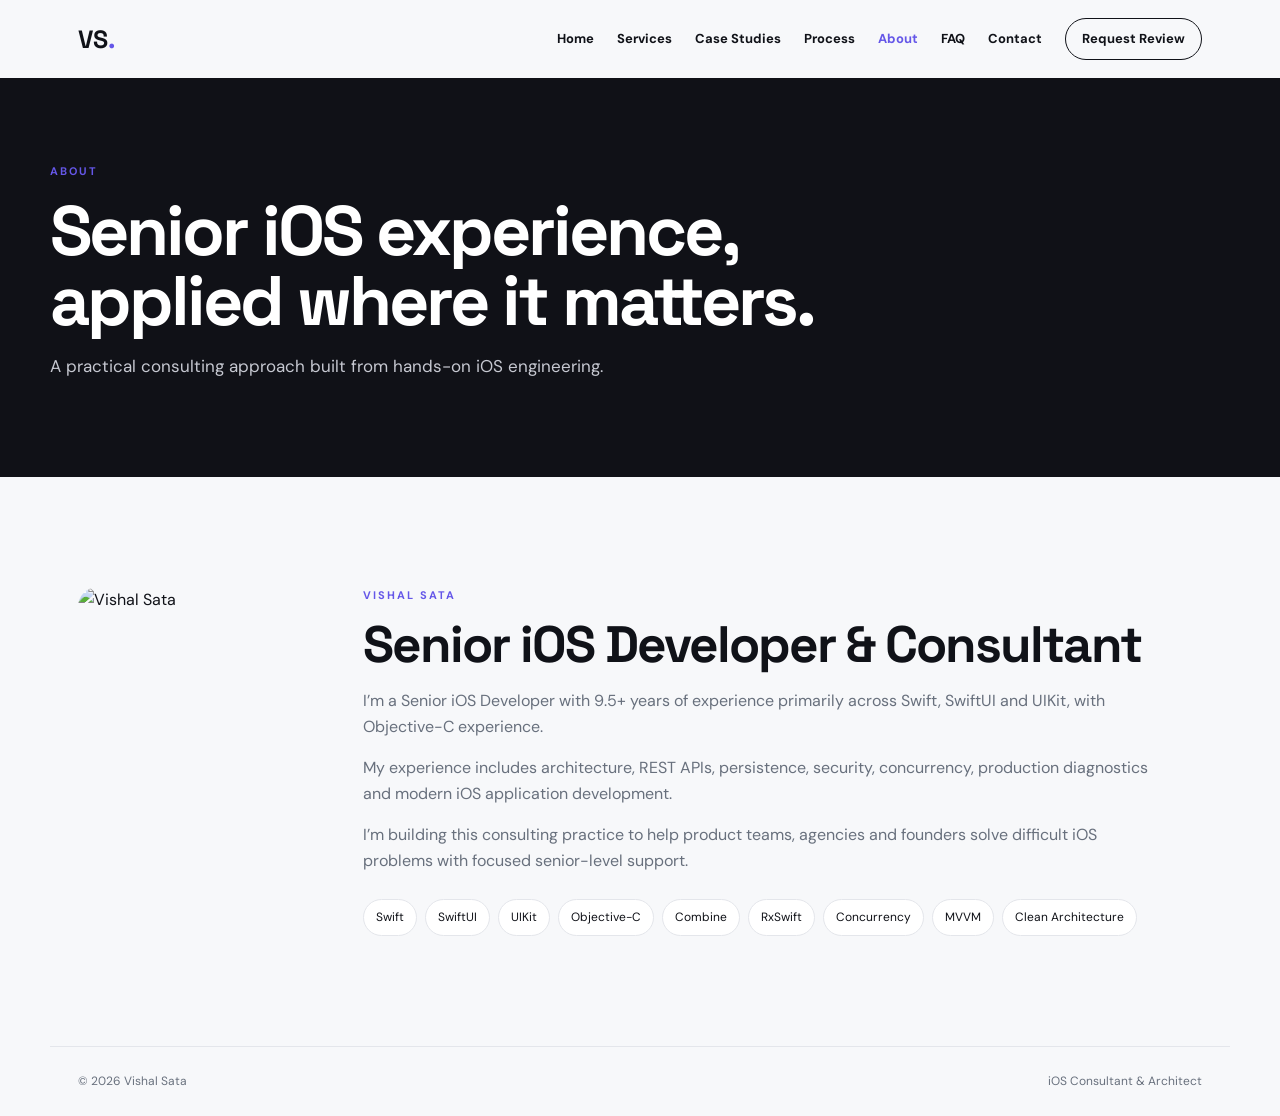
==== about.html @ 24611271 "new form update with enquiry" ====
<!doctype html><html><head><meta charset="utf-8"><meta name="viewport" content="width=device-width,initial-scale=1"><meta name="description" content="Vishal Sata — Senior iOS Consultant and Architect"><title>About | Vishal Sata</title><link rel="stylesheet" href="style.css"></head><body><header class="nav"><a class="brand" href="index.html">VS<span>.</span></a><nav>
<a class="" href="index.html">Home</a><a class="" href="services.html">Services</a><a class="" href="case-studies.html">Case Studies</a><a class="" href="process.html">Process</a><a class="active" href="about.html">About</a><a class="" href="faq.html">FAQ</a><a class="" href="contact.html">Contact</a><a class="nav-cta" href="contact.html">Request Review</a></nav></header><section class="page-hero"><p class="eyebrow">ABOUT</p><h1>Senior iOS experience, applied where it matters.</h1><p>A practical consulting approach built from hands-on iOS engineering.</p></section><section class="section about"><img class="about-photo" src="https://vishalsata.weebly.com/uploads/1/1/3/2/11322395/1398086508.png" alt="Vishal Sata"><div><p class="eyebrow">VISHAL SATA</p><h2>Senior iOS Developer & Consultant</h2><p>I’m a Senior iOS Developer with 9.5+ years of experience primarily across Swift, SwiftUI and UIKit, with Objective-C experience.</p><p>My experience includes architecture, REST APIs, persistence, security, concurrency, production diagnostics and modern iOS application development.</p><p>I’m building this consulting practice to help product teams, agencies and founders solve difficult iOS problems with focused senior-level support.</p><div class="chips"><span>Swift</span><span>SwiftUI</span><span>UIKit</span><span>Objective-C</span><span>Combine</span><span>RxSwift</span><span>Concurrency</span><span>MVVM</span><span>Clean Architecture</span></div></div></section><footer><span>© 2026 Vishal Sata</span><span>iOS Consultant & Architect</span></footer></body></html>
---- style.css ----
@import url('https://fonts.googleapis.com/css2?family=DM+Sans:wght@400;500;600;700&family=Space+Grotesk:wght@500;600;700&display=swap');
:root{--ink:#101218;--muted:#68707d;--line:#e4e6eb;--paper:#f7f8fa;--white:#fff;--accent:#6557e8;--dark:#101117;--max:1180px}*{box-sizing:border-box}html{scroll-behavior:smooth}body{margin:0;background:var(--paper);color:var(--ink);font-family:'DM Sans',sans-serif;line-height:1.6}a{text-decoration:none;color:inherit}.nav{height:78px;max-width:var(--max);padding:0 28px;margin:auto;display:flex;align-items:center;justify-content:space-between}.brand{font:700 25px 'Space Grotesk'}.brand span,.eyebrow,.num,.tag{color:var(--accent)}nav{display:flex;gap:23px;align-items:center;font-size:13px;font-weight:700}nav a:hover,nav .active{color:var(--accent)}.nav-cta{border:1px solid var(--ink);border-radius:999px;padding:10px 16px}.hero{max-width:var(--max);min-height:650px;margin:auto;padding:80px 28px 90px;display:grid;grid-template-columns:1.12fr .88fr;gap:60px;align-items:center}.eyebrow{margin:0 0 15px;font-size:11px;font-weight:700;letter-spacing:2px}.hero h1,.heading h2,h1,h2,h3{font-family:'Space Grotesk'}.hero h1{margin:0;font-size:clamp(48px,6vw,76px);line-height:.98;letter-spacing:-4px}.hero h1 em{font-style:normal;color:var(--accent)}.lead{max-width:650px;margin:28px 0;color:var(--muted);font-size:18px}.actions{display:flex;gap:12px;flex-wrap:wrap}.button{display:inline-flex;align-items:center;justify-content:center;min-height:50px;padding:0 22px;border-radius:10px;border:0;font-weight:700;font-size:13px;cursor:pointer}.primary{background:var(--accent);color:white}.ghost{background:white;border:1px solid var(--line)}.proof{display:flex;gap:18px;flex-wrap:wrap;margin-top:28px;color:var(--muted);font-size:12px}.proof b{color:var(--ink)}.portrait-wrap{height:470px;border-radius:26px;overflow:hidden;background:radial-gradient(circle,#4d48a5,#171a2b 65%,#101117);display:flex;align-items:end;justify-content:center}.portrait{width:100%;height:100%;object-fit:contain;object-position:center bottom}.metrics{max-width:var(--max);margin:auto;border-block:1px solid var(--line);display:grid;grid-template-columns:repeat(4,1fr)}.metrics div{padding:27px 28px;border-right:1px solid var(--line)}.metrics strong{display:block;font:700 24px 'Space Grotesk'}.metrics span{font-size:12px;color:var(--muted)}.section{max-width:var(--max);margin:auto;padding:110px 28px}.section-tint{max-width:none;background:#f0f1f5;padding-inline:max(28px,calc((100% - var(--max))/2))}.heading{max-width:760px;margin-bottom:48px}.heading h2,.about h2{margin:0;font-size:clamp(36px,4vw,54px);line-height:1.03;letter-spacing:-2px}.heading>p:last-child{color:var(--muted)}.who,.cards,.cases,.steps{display:grid;grid-template-columns:repeat(3,1fr);gap:18px}.who article,.card,.case{background:white;border:1px solid var(--line);border-radius:18px;padding:30px}.card{min-height:350px}.card.featured{border:1.5px solid var(--accent);transform:translateY(-8px)}.card h3,.who h3,.case h3{font-size:25px;line-height:1.15;margin:23px 0 10px}.card p,.who p,.case p,.step p{font-size:14px;color:var(--muted)}.card ul,.case ul{padding-left:18px;color:var(--muted);font-size:13px}.dark{background:var(--dark);color:white;padding:105px max(28px,calc((100% - var(--max))/2))}.dark .eyebrow{color:#aaa0ff}.check{display:grid;grid-template-columns:repeat(4,1fr);gap:12px}.check div{padding:18px;border:1px solid #30333e;border-radius:10px;color:#d5d7de;font-size:13px}.callout{background:var(--accent);color:white;padding:55px max(28px,calc((100% - var(--max))/2));display:flex;justify-content:space-between;align-items:center;gap:35px}.callout h2{margin:0;font-size:clamp(34px,4vw,48px);line-height:1.05}.callout p{max-width:720px;color:#eeeaff}.white{background:white;color:var(--ink);white-space:nowrap}.page-hero{background:var(--dark);color:white;padding:85px max(28px,calc((100% - var(--max))/2)) 80px}.page-hero h1{max-width:850px;margin:0;font-size:clamp(45px,6vw,70px);line-height:1;letter-spacing:-3px}.page-hero p:last-child{max-width:720px;color:#c6c8d1;font-size:17px}.steps{grid-template-columns:repeat(4,1fr)}.step{padding:20px 0;border-top:1px solid var(--ink)}.step b{color:var(--accent)}.about{display:grid;grid-template-columns:230px 1fr;gap:55px}.about-photo{width:210px;height:260px;object-fit:cover;object-position:center top;border-radius:20px}.about p:not(.eyebrow){max-width:800px;color:var(--muted)}.chips{display:flex;flex-wrap:wrap;gap:8px;margin-top:25px}.chips span{background:white;border:1px solid var(--line);border-radius:999px;padding:8px 12px;font-size:12px}.faq{max-width:900px}.faq details{border-top:1px solid var(--line);padding:20px 0}.faq details:last-child{border-bottom:1px solid var(--line)}.faq summary{cursor:pointer;font-weight:700}.faq details p{color:var(--muted)}.contact{background:white;padding:95px 28px}.contact-inner{max-width:720px;margin:auto;text-align:center}.contact form{margin-top:30px;display:grid;gap:12px;text-align:left}.form-row{display:grid;grid-template-columns:1fr 1fr;gap:12px}input,select,textarea{width:100%;padding:14px;border:1px solid var(--line);border-radius:10px;background:#fafbfc;font:14px 'DM Sans'}textarea{resize:vertical}.contact-links{display:flex;justify-content:center;gap:25px;margin-top:20px;font-size:13px;font-weight:700}footer{max-width:var(--max);margin:auto;padding:25px 28px;display:flex;justify-content:space-between;color:var(--muted);font-size:12px;border-top:1px solid var(--line)}@media(max-width:850px){nav a:not(.nav-cta){display:none}.hero{grid-template-columns:1fr;padding-top:55px}.metrics,.who,.cards,.cases,.check,.steps{grid-template-columns:1fr 1fr}.card.featured{transform:none}.about{grid-template-columns:1fr}.callout{flex-direction:column;align-items:flex-start}}@media(max-width:560px){.hero h1{letter-spacing:-2.5px}.metrics,.who,.cards,.cases,.check,.steps{grid-template-columns:1fr}.section{padding-block:80px}.portrait-wrap{height:350px}.form-row{grid-template-columns:1fr}footer{flex-direction:column;gap:7px}}
[data-fs-error='email']{display:block;color:#b42318;font-size:12px;margin-top:-4px}
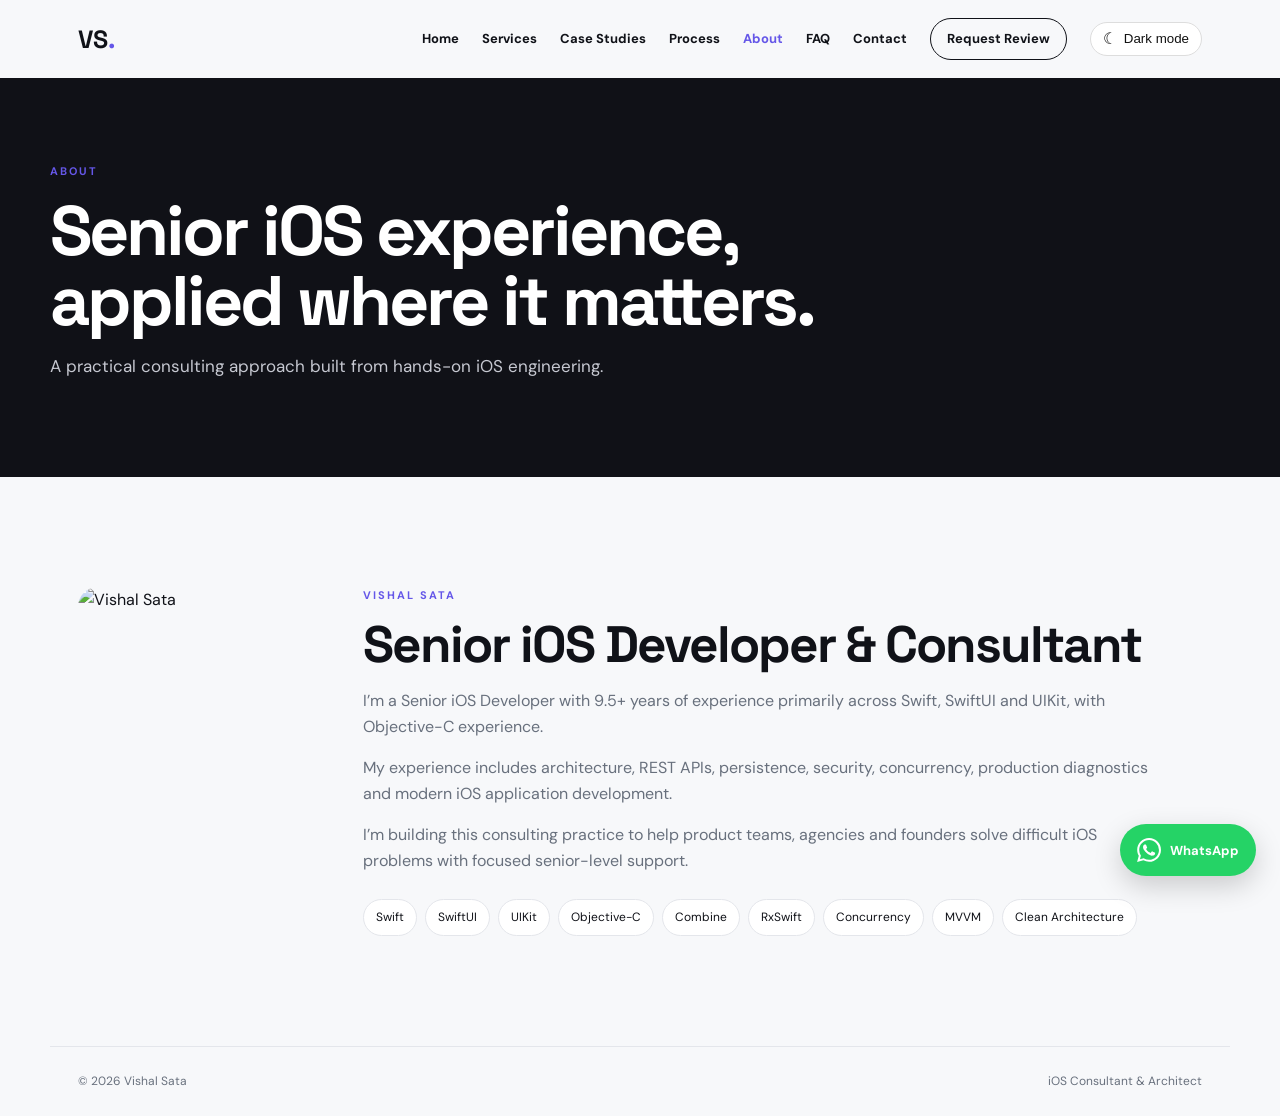
==== commit a76ea101: "Dark Mode + Whatsapp about.html case-studies.html contact.html faq.html index.html process.html READ" ====
--- a/about.html
+++ b/about.html
@@ -1,2 +1,49 @@
 <!doctype html><html><head><meta charset="utf-8"><meta name="viewport" content="width=device-width,initial-scale=1"><meta name="description" content="Vishal Sata — Senior iOS Consultant and Architect"><title>About | Vishal Sata</title><link rel="stylesheet" href="style.css"></head><body><header class="nav"><a class="brand" href="index.html">VS<span>.</span></a><nav>
-<a class="" href="index.html">Home</a><a class="" href="services.html">Services</a><a class="" href="case-studies.html">Case Studies</a><a class="" href="process.html">Process</a><a class="active" href="about.html">About</a><a class="" href="faq.html">FAQ</a><a class="" href="contact.html">Contact</a><a class="nav-cta" href="contact.html">Request Review</a></nav></header><section class="page-hero"><p class="eyebrow">ABOUT</p><h1>Senior iOS experience, applied where it matters.</h1><p>A practical consulting approach built from hands-on iOS engineering.</p></section><section class="section about"><img class="about-photo" src="https://vishalsata.weebly.com/uploads/1/1/3/2/11322395/1398086508.png" alt="Vishal Sata"><div><p class="eyebrow">VISHAL SATA</p><h2>Senior iOS Developer & Consultant</h2><p>I’m a Senior iOS Developer with 9.5+ years of experience primarily across Swift, SwiftUI and UIKit, with Objective-C experience.</p><p>My experience includes architecture, REST APIs, persistence, security, concurrency, production diagnostics and modern iOS application development.</p><p>I’m building this consulting practice to help product teams, agencies and founders solve difficult iOS problems with focused senior-level support.</p><div class="chips"><span>Swift</span><span>SwiftUI</span><span>UIKit</span><span>Objective-C</span><span>Combine</span><span>RxSwift</span><span>Concurrency</span><span>MVVM</span><span>Clean Architecture</span></div></div></section><footer><span>© 2026 Vishal Sata</span><span>iOS Consultant & Architect</span></footer></body></html>+<a class="" href="index.html">Home</a><a class="" href="services.html">Services</a><a class="" href="case-studies.html">Case Studies</a><a class="" href="process.html">Process</a><a class="active" href="about.html">About</a><a class="" href="faq.html">FAQ</a><a class="" href="contact.html">Contact</a><a class="nav-cta" href="contact.html">Request Review</a>
+<button class="theme-toggle" type="button" aria-label="Switch to dark mode" aria-pressed="false">
+  <span class="theme-toggle-icon" aria-hidden="true">☾</span>
+  <span class="theme-toggle-label">Dark mode</span>
+</button>
+
+</nav></header><section class="page-hero"><p class="eyebrow">ABOUT</p><h1>Senior iOS experience, applied where it matters.</h1><p>A practical consulting approach built from hands-on iOS engineering.</p></section><section class="section about"><img class="about-photo" src="https://vishalsata.weebly.com/uploads/1/1/3/2/11322395/1398086508.png" alt="Vishal Sata"><div><p class="eyebrow">VISHAL SATA</p><h2>Senior iOS Developer & Consultant</h2><p>I’m a Senior iOS Developer with 9.5+ years of experience primarily across Swift, SwiftUI and UIKit, with Objective-C experience.</p><p>My experience includes architecture, REST APIs, persistence, security, concurrency, production diagnostics and modern iOS application development.</p><p>I’m building this consulting practice to help product teams, agencies and founders solve difficult iOS problems with focused senior-level support.</p><div class="chips"><span>Swift</span><span>SwiftUI</span><span>UIKit</span><span>Objective-C</span><span>Combine</span><span>RxSwift</span><span>Concurrency</span><span>MVVM</span><span>Clean Architecture</span></div></div></section><footer><span>© 2026 Vishal Sata</span><span>iOS Consultant & Architect</span></footer>
+<a class="whatsapp-float" href="https://wa.me/918306888568?text=Hi%20Vishal%2C%20I%27d%20like%20to%20discuss%20an%20iOS%20consulting%20requirement." target="_blank" rel="noopener noreferrer" aria-label="Contact Vishal on WhatsApp">
+  <svg viewBox="0 0 24 24" aria-hidden="true">
+    <path d="M20.52 3.48A11.84 11.84 0 0 0 12.08 0C5.53 0 .2 5.33.2 11.89c0 2.1.55 4.15 1.6 5.96L.1 24l6.3-1.65a11.86 11.86 0 0 0 5.68 1.44h.01c6.55 0 11.89-5.33 11.89-11.89 0-3.18-1.24-6.17-3.46-8.42ZM12.09 21.76h-.01a9.86 9.86 0 0 1-5.03-1.38l-.36-.21-3.74.98 1-3.64-.23-.37a9.86 9.86 0 0 1-1.51-5.25C2.21 6.45 6.64 2.02 12.09 2.02c2.64 0 5.12 1.03 6.98 2.89a9.83 9.83 0 0 1 2.9 6.99c0 5.45-4.43 9.86-9.88 9.86Zm5.41-7.39c-.3-.15-1.76-.87-2.03-.97-.27-.1-.47-.15-.67.15-.2.3-.77.97-.94 1.17-.17.2-.35.22-.65.07-.3-.15-1.25-.46-2.38-1.47-.88-.79-1.48-1.76-1.65-2.06-.17-.3-.02-.46.13-.61.13-.13.3-.35.45-.52.15-.17.2-.3.3-.5.1-.2.05-.37-.02-.52-.07-.15-.67-1.62-.92-2.22-.24-.58-.49-.5-.67-.51h-.57c-.2 0-.52.07-.8.37-.27.3-1.04 1.02-1.04 2.49s1.07 2.89 1.22 3.09c.15.2 2.1 3.2 5.09 4.49.71.31 1.26.49 1.69.63.71.23 1.36.2 1.87.12.57-.08 1.76-.72 2.01-1.42.25-.7.25-1.3.17-1.42-.07-.12-.27-.2-.57-.35Z"/>
+  </svg>
+  <span>WhatsApp</span>
+</a>
+
+
+<script>
+(function () {
+  const root = document.documentElement;
+  const key = "vishal-theme";
+  const saved = localStorage.getItem(key);
+  const prefersDark = window.matchMedia && window.matchMedia("(prefers-color-scheme: dark)").matches;
+  if (saved === "dark" || (!saved && prefersDark)) root.classList.add("dark-mode");
+
+  document.addEventListener("DOMContentLoaded", function () {
+    const button = document.querySelector(".theme-toggle");
+    if (!button) return;
+    const icon = button.querySelector(".theme-toggle-icon");
+    const label = button.querySelector(".theme-toggle-label");
+
+    function update() {
+      const dark = root.classList.contains("dark-mode");
+      button.setAttribute("aria-pressed", String(dark));
+      button.setAttribute("aria-label", dark ? "Switch to light mode" : "Switch to dark mode");
+      if (icon) icon.textContent = dark ? "☀" : "☾";
+      if (label) label.textContent = dark ? "Light mode" : "Dark mode";
+    }
+
+    update();
+    button.addEventListener("click", function () {
+      const dark = root.classList.toggle("dark-mode");
+      localStorage.setItem(key, dark ? "dark" : "light");
+      update();
+    });
+  });
+})();
+</script>
+
+</body></html>
--- a/style.css
+++ b/style.css
@@ -1,3 +1,120 @@
 @import url('https://fonts.googleapis.com/css2?family=DM+Sans:wght@400;500;600;700&family=Space+Grotesk:wght@500;600;700&display=swap');
 :root{--ink:#101218;--muted:#68707d;--line:#e4e6eb;--paper:#f7f8fa;--white:#fff;--accent:#6557e8;--dark:#101117;--max:1180px}*{box-sizing:border-box}html{scroll-behavior:smooth}body{margin:0;background:var(--paper);color:var(--ink);font-family:'DM Sans',sans-serif;line-height:1.6}a{text-decoration:none;color:inherit}.nav{height:78px;max-width:var(--max);padding:0 28px;margin:auto;display:flex;align-items:center;justify-content:space-between}.brand{font:700 25px 'Space Grotesk'}.brand span,.eyebrow,.num,.tag{color:var(--accent)}nav{display:flex;gap:23px;align-items:center;font-size:13px;font-weight:700}nav a:hover,nav .active{color:var(--accent)}.nav-cta{border:1px solid var(--ink);border-radius:999px;padding:10px 16px}.hero{max-width:var(--max);min-height:650px;margin:auto;padding:80px 28px 90px;display:grid;grid-template-columns:1.12fr .88fr;gap:60px;align-items:center}.eyebrow{margin:0 0 15px;font-size:11px;font-weight:700;letter-spacing:2px}.hero h1,.heading h2,h1,h2,h3{font-family:'Space Grotesk'}.hero h1{margin:0;font-size:clamp(48px,6vw,76px);line-height:.98;letter-spacing:-4px}.hero h1 em{font-style:normal;color:var(--accent)}.lead{max-width:650px;margin:28px 0;color:var(--muted);font-size:18px}.actions{display:flex;gap:12px;flex-wrap:wrap}.button{display:inline-flex;align-items:center;justify-content:center;min-height:50px;padding:0 22px;border-radius:10px;border:0;font-weight:700;font-size:13px;cursor:pointer}.primary{background:var(--accent);color:white}.ghost{background:white;border:1px solid var(--line)}.proof{display:flex;gap:18px;flex-wrap:wrap;margin-top:28px;color:var(--muted);font-size:12px}.proof b{color:var(--ink)}.portrait-wrap{height:470px;border-radius:26px;overflow:hidden;background:radial-gradient(circle,#4d48a5,#171a2b 65%,#101117);display:flex;align-items:end;justify-content:center}.portrait{width:100%;height:100%;object-fit:contain;object-position:center bottom}.metrics{max-width:var(--max);margin:auto;border-block:1px solid var(--line);display:grid;grid-template-columns:repeat(4,1fr)}.metrics div{padding:27px 28px;border-right:1px solid var(--line)}.metrics strong{display:block;font:700 24px 'Space Grotesk'}.metrics span{font-size:12px;color:var(--muted)}.section{max-width:var(--max);margin:auto;padding:110px 28px}.section-tint{max-width:none;background:#f0f1f5;padding-inline:max(28px,calc((100% - var(--max))/2))}.heading{max-width:760px;margin-bottom:48px}.heading h2,.about h2{margin:0;font-size:clamp(36px,4vw,54px);line-height:1.03;letter-spacing:-2px}.heading>p:last-child{color:var(--muted)}.who,.cards,.cases,.steps{display:grid;grid-template-columns:repeat(3,1fr);gap:18px}.who article,.card,.case{background:white;border:1px solid var(--line);border-radius:18px;padding:30px}.card{min-height:350px}.card.featured{border:1.5px solid var(--accent);transform:translateY(-8px)}.card h3,.who h3,.case h3{font-size:25px;line-height:1.15;margin:23px 0 10px}.card p,.who p,.case p,.step p{font-size:14px;color:var(--muted)}.card ul,.case ul{padding-left:18px;color:var(--muted);font-size:13px}.dark{background:var(--dark);color:white;padding:105px max(28px,calc((100% - var(--max))/2))}.dark .eyebrow{color:#aaa0ff}.check{display:grid;grid-template-columns:repeat(4,1fr);gap:12px}.check div{padding:18px;border:1px solid #30333e;border-radius:10px;color:#d5d7de;font-size:13px}.callout{background:var(--accent);color:white;padding:55px max(28px,calc((100% - var(--max))/2));display:flex;justify-content:space-between;align-items:center;gap:35px}.callout h2{margin:0;font-size:clamp(34px,4vw,48px);line-height:1.05}.callout p{max-width:720px;color:#eeeaff}.white{background:white;color:var(--ink);white-space:nowrap}.page-hero{background:var(--dark);color:white;padding:85px max(28px,calc((100% - var(--max))/2)) 80px}.page-hero h1{max-width:850px;margin:0;font-size:clamp(45px,6vw,70px);line-height:1;letter-spacing:-3px}.page-hero p:last-child{max-width:720px;color:#c6c8d1;font-size:17px}.steps{grid-template-columns:repeat(4,1fr)}.step{padding:20px 0;border-top:1px solid var(--ink)}.step b{color:var(--accent)}.about{display:grid;grid-template-columns:230px 1fr;gap:55px}.about-photo{width:210px;height:260px;object-fit:cover;object-position:center top;border-radius:20px}.about p:not(.eyebrow){max-width:800px;color:var(--muted)}.chips{display:flex;flex-wrap:wrap;gap:8px;margin-top:25px}.chips span{background:white;border:1px solid var(--line);border-radius:999px;padding:8px 12px;font-size:12px}.faq{max-width:900px}.faq details{border-top:1px solid var(--line);padding:20px 0}.faq details:last-child{border-bottom:1px solid var(--line)}.faq summary{cursor:pointer;font-weight:700}.faq details p{color:var(--muted)}.contact{background:white;padding:95px 28px}.contact-inner{max-width:720px;margin:auto;text-align:center}.contact form{margin-top:30px;display:grid;gap:12px;text-align:left}.form-row{display:grid;grid-template-columns:1fr 1fr;gap:12px}input,select,textarea{width:100%;padding:14px;border:1px solid var(--line);border-radius:10px;background:#fafbfc;font:14px 'DM Sans'}textarea{resize:vertical}.contact-links{display:flex;justify-content:center;gap:25px;margin-top:20px;font-size:13px;font-weight:700}footer{max-width:var(--max);margin:auto;padding:25px 28px;display:flex;justify-content:space-between;color:var(--muted);font-size:12px;border-top:1px solid var(--line)}@media(max-width:850px){nav a:not(.nav-cta){display:none}.hero{grid-template-columns:1fr;padding-top:55px}.metrics,.who,.cards,.cases,.check,.steps{grid-template-columns:1fr 1fr}.card.featured{transform:none}.about{grid-template-columns:1fr}.callout{flex-direction:column;align-items:flex-start}}@media(max-width:560px){.hero h1{letter-spacing:-2.5px}.metrics,.who,.cards,.cases,.check,.steps{grid-template-columns:1fr}.section{padding-block:80px}.portrait-wrap{height:350px}.form-row{grid-template-columns:1fr}footer{flex-direction:column;gap:7px}}
 [data-fs-error='email']{display:block;color:#b42318;font-size:12px;margin-top:-4px}
+
+/* Floating WhatsApp contact button */
+.whatsapp-float{
+  position:fixed;
+  right:24px;
+  bottom:24px;
+  z-index:9999;
+  display:inline-flex;
+  align-items:center;
+  gap:9px;
+  min-height:52px;
+  padding:0 17px;
+  border-radius:999px;
+  background:#25D366;
+  color:#fff;
+  text-decoration:none;
+  font:700 13px 'DM Sans',sans-serif;
+  box-shadow:0 10px 28px rgba(0,0,0,.18);
+  transition:transform .2s ease,box-shadow .2s ease;
+}
+.whatsapp-float:hover{
+  transform:translateY(-3px);
+  box-shadow:0 14px 34px rgba(0,0,0,.24);
+}
+.whatsapp-float svg{
+  width:24px;
+  height:24px;
+  fill:currentColor;
+  flex:0 0 24px;
+}
+@media(max-width:560px){
+  .whatsapp-float{
+    right:16px;
+    bottom:16px;
+    width:54px;
+    height:54px;
+    min-height:54px;
+    padding:0;
+    justify-content:center;
+  }
+  .whatsapp-float span{display:none}
+  .whatsapp-float svg{width:27px;height:27px;flex-basis:27px}
+}
+
+
+/* Dark mode */
+:root {
+  color-scheme: light;
+  --theme-transition: background-color .25s ease, color .25s ease, border-color .25s ease, box-shadow .25s ease;
+}
+body, header, nav, section, footer, .card, .service-card, .case-card, .faq-item,
+input, textarea, select, .hero, .metric, .process-step {
+  transition: var(--theme-transition);
+}
+.theme-toggle {
+  display:inline-flex;
+  align-items:center;
+  gap:7px;
+  border:1px solid var(--border, #ddd);
+  background:var(--surface, #fff);
+  color:var(--text, #111);
+  border-radius:999px;
+  padding:8px 12px;
+  cursor:pointer;
+  font:600 12px/1 inherit;
+}
+.theme-toggle-icon { font-size:16px; line-height:1; }
+html.dark-mode { color-scheme: dark; }
+html.dark-mode body {
+  background:#0d1117;
+  color:#e6edf3;
+}
+html.dark-mode header,
+html.dark-mode nav,
+html.dark-mode footer {
+  background:#111820;
+  color:#e6edf3;
+  border-color:#26313d;
+}
+html.dark-mode .theme-toggle {
+  background:#18212b;
+  color:#f2f6fa;
+  border-color:#344454;
+}
+html.dark-mode a { color:#8ab4f8; }
+html.dark-mode .card,
+html.dark-mode .service-card,
+html.dark-mode .case-card,
+html.dark-mode .faq-item,
+html.dark-mode .metric,
+html.dark-mode .process-step {
+  background:#151d26;
+  color:#e6edf3;
+  border-color:#2a3745;
+  box-shadow:0 8px 28px rgba(0,0,0,.22);
+}
+html.dark-mode input,
+html.dark-mode textarea,
+html.dark-mode select {
+  background:#111820;
+  color:#e6edf3;
+  border-color:#344454;
+}
+html.dark-mode input::placeholder,
+html.dark-mode textarea::placeholder { color:#8b98a6; }
+html.dark-mode .muted,
+html.dark-mode .eyebrow,
+html.dark-mode .small,
+html.dark-mode .meta { color:#aab6c3; }
+html.dark-mode .hero {
+  background:#0d1117;
+}
+html.dark-mode img { opacity:.96; }
+@media(max-width:760px){
+  .theme-toggle-label { display:none; }
+  .theme-toggle { width:38px; height:38px; padding:0; justify-content:center; }
+}
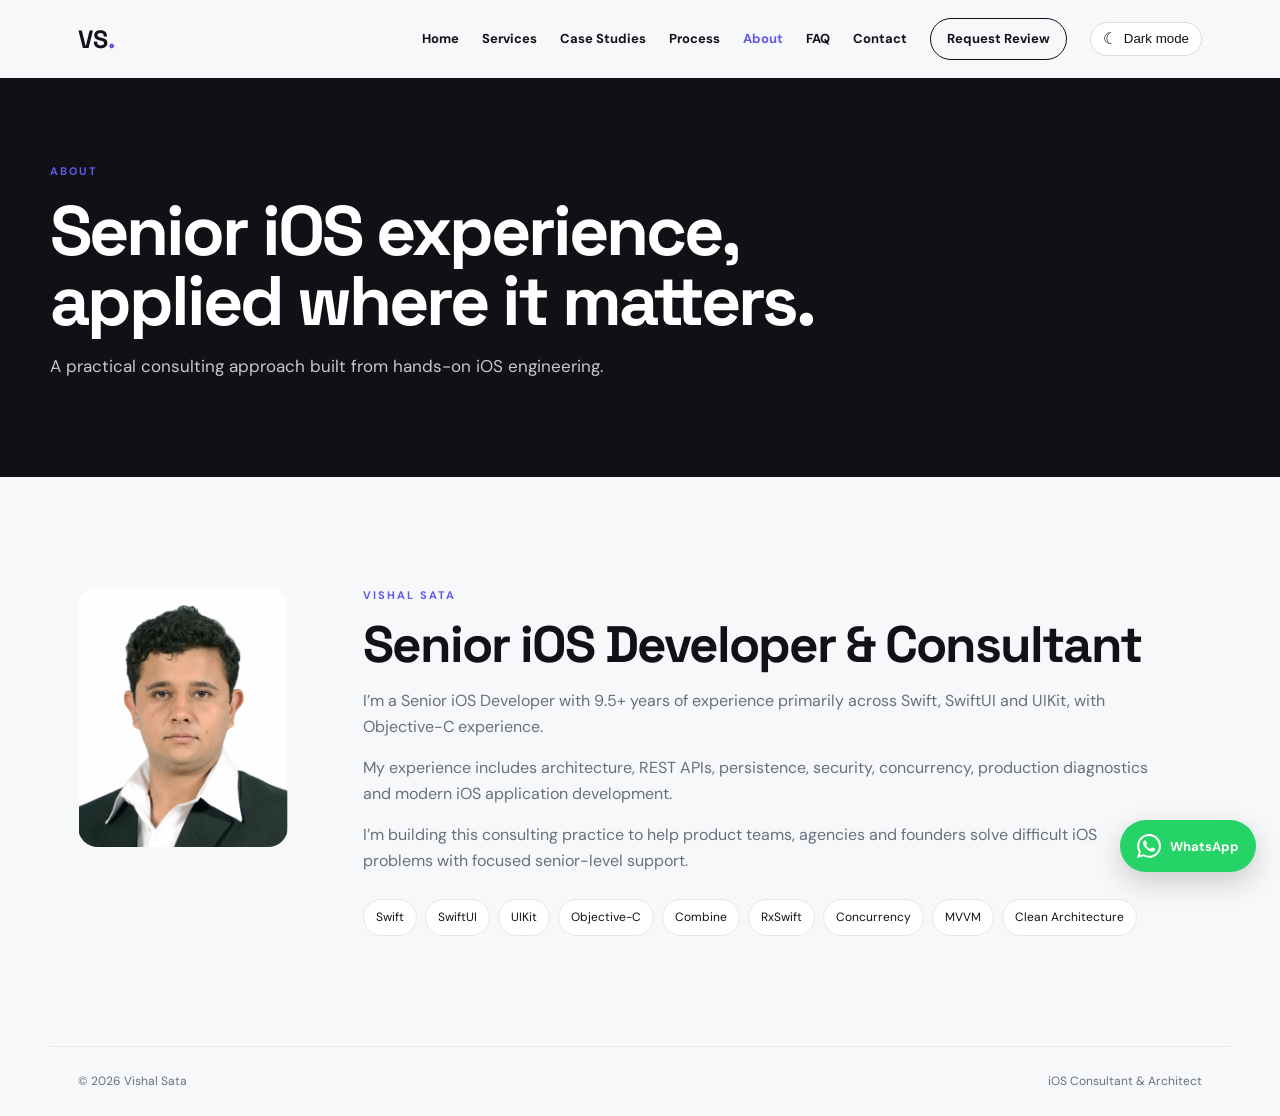
==== commit 2f7f83cf: "CLaude update" ====
--- a/about.html
+++ b/about.html
@@ -1,11 +1,11 @@
-<!doctype html><html><head><meta charset="utf-8"><meta name="viewport" content="width=device-width,initial-scale=1"><meta name="description" content="Vishal Sata — Senior iOS Consultant and Architect"><title>About | Vishal Sata</title><link rel="stylesheet" href="style.css"></head><body><header class="nav"><a class="brand" href="index.html">VS<span>.</span></a><nav>
+<!doctype html><html lang="en"><head><meta charset="utf-8"><meta name="viewport" content="width=device-width,initial-scale=1"><meta name="description" content="About Vishal Sata, a senior iOS consultant and architect with 9.5+ years of Swift, SwiftUI and UIKit experience."><link rel="canonical" href="https://vishalsata1804.github.io/about.html"><meta name="theme-color" content="#101117"><link rel="icon" href="favicon.svg" type="image/svg+xml"><link rel="icon" href="favicon-32.png" sizes="32x32" type="image/png"><link rel="apple-touch-icon" href="apple-touch-icon.png"><meta property="og:type" content="website"><meta property="og:site_name" content="Vishal Sata — iOS Consultant & Architect"><meta property="og:url" content="https://vishalsata1804.github.io/about.html"><meta property="og:title" content="About | Vishal Sata"><meta property="og:description" content="About Vishal Sata, a senior iOS consultant and architect with 9.5+ years of Swift, SwiftUI and UIKit experience."><meta property="og:image" content="https://vishalsata1804.github.io/assets/portrait.png"><meta name="twitter:card" content="summary_large_image"><meta name="twitter:title" content="About | Vishal Sata"><meta name="twitter:description" content="About Vishal Sata, a senior iOS consultant and architect with 9.5+ years of Swift, SwiftUI and UIKit experience."><meta name="twitter:image" content="https://vishalsata1804.github.io/assets/portrait.png"><title>About | Vishal Sata</title><link rel="stylesheet" href="style.css"></head><body><header class="nav"><a class="brand" href="index.html">VS<span>.</span></a><nav>
 <a class="" href="index.html">Home</a><a class="" href="services.html">Services</a><a class="" href="case-studies.html">Case Studies</a><a class="" href="process.html">Process</a><a class="active" href="about.html">About</a><a class="" href="faq.html">FAQ</a><a class="" href="contact.html">Contact</a><a class="nav-cta" href="contact.html">Request Review</a>
 <button class="theme-toggle" type="button" aria-label="Switch to dark mode" aria-pressed="false">
   <span class="theme-toggle-icon" aria-hidden="true">☾</span>
   <span class="theme-toggle-label">Dark mode</span>
 </button>
 
-</nav></header><section class="page-hero"><p class="eyebrow">ABOUT</p><h1>Senior iOS experience, applied where it matters.</h1><p>A practical consulting approach built from hands-on iOS engineering.</p></section><section class="section about"><img class="about-photo" src="https://vishalsata.weebly.com/uploads/1/1/3/2/11322395/1398086508.png" alt="Vishal Sata"><div><p class="eyebrow">VISHAL SATA</p><h2>Senior iOS Developer & Consultant</h2><p>I’m a Senior iOS Developer with 9.5+ years of experience primarily across Swift, SwiftUI and UIKit, with Objective-C experience.</p><p>My experience includes architecture, REST APIs, persistence, security, concurrency, production diagnostics and modern iOS application development.</p><p>I’m building this consulting practice to help product teams, agencies and founders solve difficult iOS problems with focused senior-level support.</p><div class="chips"><span>Swift</span><span>SwiftUI</span><span>UIKit</span><span>Objective-C</span><span>Combine</span><span>RxSwift</span><span>Concurrency</span><span>MVVM</span><span>Clean Architecture</span></div></div></section><footer><span>© 2026 Vishal Sata</span><span>iOS Consultant & Architect</span></footer>
+</nav></header><section class="page-hero"><p class="eyebrow">ABOUT</p><h1>Senior iOS experience, applied where it matters.</h1><p>A practical consulting approach built from hands-on iOS engineering.</p></section><section class="section about"><img class="about-photo" src="assets/portrait.png" alt="Vishal Sata"><div><p class="eyebrow">VISHAL SATA</p><h2>Senior iOS Developer & Consultant</h2><p>I’m a Senior iOS Developer with 9.5+ years of experience primarily across Swift, SwiftUI and UIKit, with Objective-C experience.</p><p>My experience includes architecture, REST APIs, persistence, security, concurrency, production diagnostics and modern iOS application development.</p><p>I’m building this consulting practice to help product teams, agencies and founders solve difficult iOS problems with focused senior-level support.</p><div class="chips"><span>Swift</span><span>SwiftUI</span><span>UIKit</span><span>Objective-C</span><span>Combine</span><span>RxSwift</span><span>Concurrency</span><span>MVVM</span><span>Clean Architecture</span></div></div></section><footer><span>© 2026 Vishal Sata</span><span>iOS Consultant & Architect</span></footer>
 <a class="whatsapp-float" href="https://wa.me/918306888568?text=Hi%20Vishal%2C%20I%27d%20like%20to%20discuss%20an%20iOS%20consulting%20requirement." target="_blank" rel="noopener noreferrer" aria-label="Contact Vishal on WhatsApp">
   <svg viewBox="0 0 24 24" aria-hidden="true">
     <path d="M20.52 3.48A11.84 11.84 0 0 0 12.08 0C5.53 0 .2 5.33.2 11.89c0 2.1.55 4.15 1.6 5.96L.1 24l6.3-1.65a11.86 11.86 0 0 0 5.68 1.44h.01c6.55 0 11.89-5.33 11.89-11.89 0-3.18-1.24-6.17-3.46-8.42ZM12.09 21.76h-.01a9.86 9.86 0 0 1-5.03-1.38l-.36-.21-3.74.98 1-3.64-.23-.37a9.86 9.86 0 0 1-1.51-5.25C2.21 6.45 6.64 2.02 12.09 2.02c2.64 0 5.12 1.03 6.98 2.89a9.83 9.83 0 0 1 2.9 6.99c0 5.45-4.43 9.86-9.88 9.86Zm5.41-7.39c-.3-.15-1.76-.87-2.03-.97-.27-.1-.47-.15-.67.15-.2.3-.77.97-.94 1.17-.17.2-.35.22-.65.07-.3-.15-1.25-.46-2.38-1.47-.88-.79-1.48-1.76-1.65-2.06-.17-.3-.02-.46.13-.61.13-.13.3-.35.45-.52.15-.17.2-.3.3-.5.1-.2.05-.37-.02-.52-.07-.15-.67-1.62-.92-2.22-.24-.58-.49-.5-.67-.51h-.57c-.2 0-.52.07-.8.37-.27.3-1.04 1.02-1.04 2.49s1.07 2.89 1.22 3.09c.15.2 2.1 3.2 5.09 4.49.71.31 1.26.49 1.69.63.71.23 1.36.2 1.87.12.57-.08 1.76-.72 2.01-1.42.25-.7.25-1.3.17-1.42-.07-.12-.27-.2-.57-.35Z"/>
--- a/style.css
+++ b/style.css
@@ -118,3 +118,221 @@
   .theme-toggle-label { display:none; }
   .theme-toggle { width:38px; height:38px; padding:0; justify-content:center; }
 }
+
+
+/* Premium B2B consulting sections */
+.agency-strip{display:inline-flex;align-items:center;gap:8px;margin:14px 0 0;padding:8px 12px;border:1px solid rgba(120,130,145,.25);border-radius:999px;font-size:12px;font-weight:700;letter-spacing:.02em}
+.agency-dot{width:7px;height:7px;border-radius:50%;background:#2fbf71;box-shadow:0 0 0 4px rgba(47,191,113,.12)}
+.agency-partnership,.bring-me,.engagements,.partner-process{padding:92px 0}
+.agency-partnership{margin-top:20px;padding:80px 34px;border-radius:28px;background:linear-gradient(135deg,#f4f7fb,#fff);border:1px solid rgba(20,30,45,.08)}
+.agency-grid{display:grid;grid-template-columns:1.1fr .9fr;gap:70px;align-items:center}
+.agency-partnership h2,.bring-me h2,.engagements h2,.partner-process h2{font-size:clamp(32px,4vw,54px);line-height:1.05;margin:10px 0 18px;letter-spacing:-.04em}
+.agency-partnership h2 span,.bring-me h2 span,.engagements h2 span,.partner-process h2 span,.final-consulting-cta h2 span{font-weight:400}
+.lead{font-size:18px;line-height:1.7;max-width:700px}
+.narrow{max-width:650px}
+.agency-cta-row,.final-cta-actions{display:flex;gap:12px;flex-wrap:wrap;margin-top:28px}
+.agency-flow{display:flex;flex-direction:column;align-items:center}
+.flow-item{width:100%;padding:22px 24px;border:1px solid rgba(20,30,45,.1);border-radius:18px;background:#fff;box-shadow:0 12px 35px rgba(15,25,40,.06)}
+.flow-item strong{display:block;font-size:18px;margin-bottom:6px}
+.flow-item span{font-size:13px;line-height:1.5;opacity:.72}
+.flow-item.highlight{border-color:rgba(30,100,210,.25);box-shadow:0 16px 45px rgba(30,80,180,.1)}
+.flow-arrow{font-size:22px;padding:9px 0;opacity:.45}
+.problem-grid,.engagement-grid{display:grid;grid-template-columns:repeat(3,1fr);gap:16px;margin-top:38px}
+.problem-card,.engagement-card{padding:28px;border:1px solid rgba(20,30,45,.09);border-radius:20px;background:var(--surface,#fff)}
+.problem-card span,.engagement-label{font-size:11px;font-weight:800;letter-spacing:.14em;opacity:.5}
+.problem-card h3,.engagement-card h3{margin:14px 0 8px;font-size:20px}
+.problem-card p,.engagement-card p{line-height:1.65;font-size:14px;opacity:.75}
+.engagement-card{min-height:245px;display:flex;flex-direction:column}
+.engagement-card strong{margin-top:auto;font-size:12px;opacity:.7}
+.engagement-card.featured{transform:translateY(-8px);box-shadow:0 20px 50px rgba(20,40,70,.1);border-color:rgba(30,100,210,.22)}
+.partner-steps{display:grid;grid-template-columns:repeat(4,1fr);gap:16px;margin-top:38px}
+.partner-steps>div{padding:26px;border-top:2px solid currentColor}
+.partner-steps b{font-size:12px;opacity:.5}
+.partner-steps h3{margin:12px 0 8px}
+.partner-steps p{font-size:14px;line-height:1.6;opacity:.7}
+.final-consulting-cta{margin:30px 0 80px;padding:52px 42px;border-radius:26px;background:#111820;color:#fff;display:flex;align-items:center;justify-content:space-between;gap:40px}
+.final-consulting-cta h2{font-size:clamp(30px,4vw,48px);line-height:1.08;margin:8px 0 12px}
+.final-consulting-cta p{max-width:620px;opacity:.72;line-height:1.6}
+.final-consulting-cta .section-kicker{opacity:.65}
+.final-consulting-cta .btn-secondary{color:#fff;border-color:rgba(255,255,255,.25)}
+html.dark-mode .agency-partnership{background:#121a23;border-color:#2a3745}
+html.dark-mode .flow-item,.dark-mode .problem-card,.dark-mode .engagement-card{background:#151d26;border-color:#2a3745}
+html.dark-mode .final-consulting-cta{background:#05080c}
+@media(max-width:900px){
+  .agency-grid{grid-template-columns:1fr;gap:40px}
+  .problem-grid,.engagement-grid{grid-template-columns:repeat(2,1fr)}
+  .partner-steps{grid-template-columns:repeat(2,1fr)}
+  .final-consulting-cta{flex-direction:column;align-items:flex-start}
+}
+@media(max-width:600px){
+  .agency-partnership,.final-consulting-cta{padding:32px 22px;border-radius:20px}
+  .agency-partnership,.bring-me,.engagements,.partner-process{padding-top:65px;padding-bottom:65px}
+  .problem-grid,.engagement-grid,.partner-steps{grid-template-columns:1fr}
+  .engagement-card.featured{transform:none}
+  .lead{font-size:16px}
+}
+
+
+/* Final layout polish: keep premium sections aligned with the site grid */
+.agency-partnership,
+.bring-me,
+.engagements,
+.partner-process {
+  width: min(1280px, calc(100% - 48px));
+  margin-left: auto;
+  margin-right: auto;
+  box-sizing: border-box;
+}
+
+.agency-partnership {
+  padding-left: clamp(24px, 4vw, 56px);
+  padding-right: clamp(24px, 4vw, 56px);
+}
+
+.bring-me,
+.engagements,
+.partner-process {
+  padding-left: 0;
+  padding-right: 0;
+}
+
+.final-consulting-cta {
+  width: min(1280px, calc(100% - 48px));
+  margin-left: auto;
+  margin-right: auto;
+  box-sizing: border-box;
+}
+
+@media (max-width: 600px) {
+  .agency-partnership,
+  .bring-me,
+  .engagements,
+  .partner-process,
+  .final-consulting-cta {
+    width: calc(100% - 32px);
+  }
+
+  .agency-partnership {
+    padding-left: 22px;
+    padding-right: 22px;
+  }
+}
+
+
+/* Expert final layout system */
+.agency-partnership,
+.bring-me,
+.engagements,
+.partner-process,
+.final-consulting-cta {
+  width: 100%;
+  max-width: var(--max);
+  margin-left: auto;
+  margin-right: auto;
+  box-sizing: border-box;
+}
+
+.agency-partnership {
+  padding: 80px 28px;
+}
+
+.bring-me,
+.engagements,
+.partner-process {
+  padding: 92px 0;
+}
+
+.final-consulting-cta {
+  margin-top: 30px;
+  margin-bottom: 80px;
+  padding: 52px 42px;
+}
+
+/* Keep all internal grids aligned to the same site width. */
+.agency-grid,
+.problem-grid,
+.engagement-grid,
+.partner-steps {
+  width: 100%;
+  box-sizing: border-box;
+}
+
+.problem-grid,
+.engagement-grid {
+  grid-template-columns: repeat(3, minmax(0, 1fr));
+}
+
+.partner-steps {
+  grid-template-columns: repeat(4, minmax(0, 1fr));
+}
+
+/* Prevent long copy from creating accidental horizontal overflow. */
+.agency-partnership *,
+.bring-me *,
+.engagements *,
+.partner-process *,
+.final-consulting-cta * {
+  min-width: 0;
+}
+
+/* Floating contact control stays clear of the browser edge. */
+.whatsapp-float {
+  right: 24px;
+  bottom: 28px;
+}
+
+@media (max-width: 900px) {
+  .agency-grid {
+    grid-template-columns: 1fr;
+  }
+
+  .problem-grid,
+  .engagement-grid {
+    grid-template-columns: repeat(2, minmax(0, 1fr));
+  }
+
+  .partner-steps {
+    grid-template-columns: repeat(2, minmax(0, 1fr));
+  }
+
+  .final-consulting-cta {
+    flex-direction: column;
+    align-items: flex-start;
+  }
+}
+
+@media (max-width: 600px) {
+  .agency-partnership,
+  .bring-me,
+  .engagements,
+  .partner-process,
+  .final-consulting-cta {
+    width: calc(100% - 32px);
+  }
+
+  .agency-partnership {
+    padding: 32px 22px;
+  }
+
+  .bring-me,
+  .engagements,
+  .partner-process {
+    padding: 65px 0;
+  }
+
+  .problem-grid,
+  .engagement-grid,
+  .partner-steps {
+    grid-template-columns: 1fr;
+  }
+
+  .final-consulting-cta {
+    padding: 32px 22px;
+    margin-bottom: 65px;
+  }
+
+  .whatsapp-float {
+    right: 16px;
+    bottom: 20px;
+  }
+}
